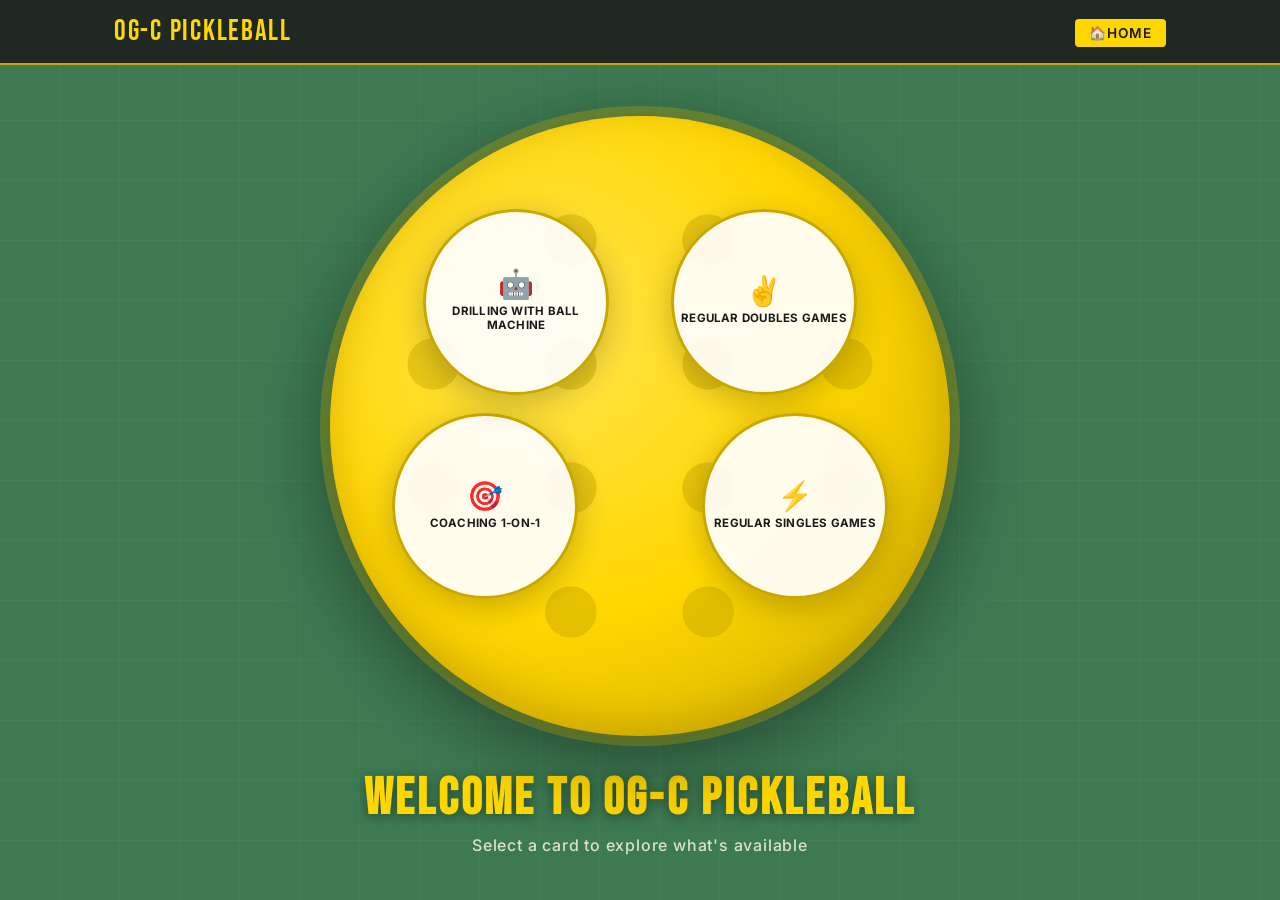
==== index.html @ 3b5b1ae4 "Adding all files for the website." ====
<!DOCTYPE html>
<html lang="en">
<head>
  <meta charset="UTF-8" />
  <meta name="viewport" content="width=device-width, initial-scale=1.0"/>
  <title>OG-C Pickleball</title>
  <link rel="stylesheet" href="style.css" />
</head>
<body>

  <header class="site-header">
    <div class="header-inner">
      <span class="logo-text">OG-C Pickleball</span>
      <nav>
        <a href="index.html" class="nav-link active">🏠Home</a>
      </nav>
    </div>
  </header>

  <main class="hero">
    <!-- Rotating pickleball background -->
    <div class="ball-wrapper">
      <div class="pickleball-bg" id="ball">
        <!-- SVG pickleball texture -->
        <svg class="ball-svg" viewBox="0 0 600 600" xmlns="http://www.w3.org/2000/svg">
          <!-- Ball base is yellow via CSS -->
          <!-- Pickleball holes pattern -->
          <!-- Holes scattered across the ball -->
          <g fill="#c8a800" opacity="0.45">
            <!-- Row 1 -->
            <circle cx="233" cy="120" r="25"/>
            <circle cx="366" cy="120" r="25"/>

            <!-- Row 2 -->
            <circle cx="100" cy="240" r="25"/>
            <circle cx="233" cy="240" r="25"/>
            <circle cx="366" cy="240" r="25"/>
            <circle cx="500" cy="240" r="25"/>

            <!-- Row 3 -->
            <circle cx="100" cy="360" r="25"/>
            <circle cx="233" cy="360" r="25"/>
            <circle cx="366" cy="360" r="25"/>
            <circle cx="500" cy="360" r="25"/>

            <!-- Row 4 -->
            <circle cx="233" cy="480" r="25"/>
            <circle cx="366" cy="480" r="25"/>

          </g>
        </svg>
      </div>

      <!-- The 5 clickable card circles arranged within the ball -->
      <div class="cards-layer">

        <a href="coaching.html" class="card-circle card-1">
          <div class="card-inner">
            <div class="card-icon">🎯</div>
            <span class="card-label">Coaching 1-on-1</span>
          </div>
        </a>

        <a href="drilling.html" class="card-circle card-2">
          <div class="card-inner">
            <div class="card-icon">🤖</div>
            <span class="card-label">Drilling with Ball Machine</span>
          </div>
        </a>

        <a href="doubles.html" class="card-circle card-3">
          <div class="card-inner">
            <div class="card-icon">✌️</div>
            <span class="card-label">Regular Doubles Games</span>
          </div>
        </a>

        <a href="singles.html" class="card-circle card-4">
          <div class="card-inner">
            <div class="card-icon">⚡</div>
            <span class="card-label">Regular Singles Games</span>
          </div>
        </a>

        <a href="about.html" class="card-circle card-5">
          <div class="card-inner">
            <div class="card-icon">👤</div>
            <span class="card-label">About the OG-C</span>
          </div>
        </a>

      </div>
    </div>

    <div class="hero-tagline">
      <h1>Welcome to OG-C Pickleball</h1>
      <p>Select a card to explore what's available</p>
    </div>
  </main>

  <script src="main.js"></script>
</body>
</html>
---- style.css ----
/* =============================================
   OG-C PICKLEBALL — MAIN STYLESHEET
   ============================================= */

@import url('https://fonts.googleapis.com/css2?family=Bebas+Neue&family=Inter:wght@400;500;600;700&display=swap');

/* ---- RESET & BASE ---- */
*, *::before, *::after {
  box-sizing: border-box;
  margin: 0;
  padding: 0;
}

:root {
  --yellow: #FFD700;
  --yellow-dark: #C8A800;
  --yellow-deep: #A07800;
  --court-green: #3D7A52;
  --court-green-light: #4E9B68;
  --white: #FFFFFF;
  --off-white: #FFFDE7;
  --charcoal: #1A1A1A;
  --card-bg: rgba(255, 255, 255, 0.92);
  --card-shadow: 0 8px 32px rgba(0,0,0,0.22);
  --font-display: 'Bebas Neue', sans-serif;
  --font-body: 'Inter', sans-serif;
}

html, body {
  height: 100%;
  overflow-x: hidden;
  background: var(--court-green);
  color: var(--charcoal);
  font-family: var(--font-body);
}

/* ---- HEADER ---- */
.site-header {
  position: fixed;
  top: 0;
  left: 0;
  right: 0;
  z-index: 100;
  background: rgba(26, 26, 26, 0.85);
  backdrop-filter: blur(10px);
  border-bottom: 2px solid var(--yellow-dark);
}

.header-inner {
  max-width: 1100px;
  margin: 0 auto;
  padding: 14px 24px;
  display: flex;
  align-items: center;
  justify-content: space-between;
}

.logo-text {
  font-family: var(--font-display);
  font-size: 1.8rem;
  letter-spacing: 0.06em;
  color: var(--yellow);
}

.nav-link {
  font-family: var(--font-body);
  font-weight: 600;
  font-size: 0.85rem;
  letter-spacing: 0.08em;
  text-transform: uppercase;
  color: var(--white);
  text-decoration: none;
  padding: 6px 14px;
  border-radius: 4px;
  transition: background 0.2s;
}

.nav-link:hover, .nav-link.active {
  background: var(--yellow);
  color: var(--charcoal);
}

/* ---- HERO / MAIN ---- */
.hero {
  min-height: 100vh;
  display: flex;
  flex-direction: column;
  align-items: center;
  justify-content: center;
  padding-top: 70px;
  position: relative;
  overflow: hidden;
  /* Court texture subtle lines */
  background:
    repeating-linear-gradient(
      0deg,
      transparent,
      transparent 59px,
      rgba(255,255,255,0.06) 60px
    ),
    repeating-linear-gradient(
      90deg,
      transparent,
      transparent 59px,
      rgba(255,255,255,0.06) 60px
    ),
    var(--court-green);
}

/* ---- BALL WRAPPER ---- */
.ball-wrapper {
  position: relative;
  width: min(88vw, 620px);
  height: min(88vw, 620px);
}

/* ---- ROTATING PICKLEBALL ---- */
.pickleball-bg {
  position: absolute;
  inset: 0;
  border-radius: 50%;
  background: radial-gradient(circle at 35% 35%, #FFE44D, #FFD700 50%, #C8A800 100%);
  box-shadow:
    0 0 0 10px rgba(200, 168, 0, 0.3),
    0 20px 80px rgba(0,0,0,0.45),
    inset 0 -10px 40px rgba(160, 120, 0, 0.4);
  animation: spinBall 12s linear infinite;
  overflow: hidden;
}

.ball-svg {
  width: 100%;
  height: 100%;
}

@keyframes spinBall {
  from { transform: rotate(0deg); }
  to   { transform: rotate(360deg); }
}

/* ---- CARDS LAYER (does NOT rotate) ---- */
.cards-layer {
  position: absolute;
  inset: 0;
  border-radius: 50%;
  overflow: hidden;
}

/* ---- CARD CIRCLES ---- */
.card-circle {
  position: absolute;
  border-radius: 50%;
  background: var(--card-bg);
  border: 3px solid var(--yellow-dark);
  text-decoration: none;
  display: flex;
  align-items: center;
  justify-content: center;
  text-align: center;
  transition: transform 0.25s cubic-bezier(.34,1.56,.64,1), box-shadow 0.25s, background 0.2s;
  box-shadow: var(--card-shadow);
  cursor: pointer;
  /* size */
  width: 30%;
  height: 30%;
}

.card-circle:hover {
  transform: scale(1.1);
  background: var(--yellow);
  box-shadow: 0 12px 40px rgba(0,0,0,0.35);
  border-color: var(--charcoal);
  z-index: 10;
}

.card-inner {
  display: flex;
  flex-direction: column;
  align-items: center;
  gap: 5px;
  padding: 6px;
}

.card-icon {
  font-size: clamp(1.2rem, 3vw, 1.8rem);
  line-height: 1;
}

.card-label {
  font-family: var(--font-body);
  font-weight: 700;
  font-size: clamp(0.48rem, 1.4vw, 0.72rem);
  letter-spacing: 0.02em;
  line-height: 1.25;
  text-transform: uppercase;
  color: var(--charcoal);
}

.card-circle:hover .card-label {
  color: var(--charcoal);
}

/* ---- CARD POSITIONS (clock positions within ball) ---- */
/* card-1: Coaching 1-on-1 */
.card-1 {
  bottom: 22%;
  left: 10%;
  transform: translateX(-50%);
}
.card-1:hover { transform: translateX(-50%) scale(1.1); }

/* card-2: Drilling with ball machine */
.card-2 {
  top: 15%;
  left: 15%;
}

/* card-3: Regular doubles game*/
.card-3 {
  top: 15%;
  right: 15%;
}

/* card-4: Regular singles games */
.card-4 {
  bottom: 22%;
  right: 10%;
}

/* card-5: About the OG-C */
.card-5 {
  top: 70%;
  left: 37%;
  transform: translate(-50%, -50%);
  width: 26%;
  height: 26%;
  background: rgba(26,26,26,0.88);
  border-color: var(--yellow);
}
.card-5 .card-label { color: var(--yellow); }
.card-5 .card-icon  { font-size: clamp(1rem, 2.5vw, 1.5rem); }
.card-5:hover {
  transform: translate(-50%, -50%) scale(1.1);
  background: var(--yellow);
  border-color: var(--charcoal);
}
.card-5:hover .card-label { color: var(--charcoal); }

/* card-6: upper-left (~10 o'clock) */
.card-2-left {
  top: 24%;
  left: 5%;
}

/* ---- HERO TAGLINE ---- */
.hero-tagline {
  margin-top: 32px;
  text-align: center;
  color: var(--off-white);
}

.hero-tagline h1 {
  font-family: var(--font-display);
  font-size: clamp(2rem, 5vw, 3.2rem);
  letter-spacing: 0.06em;
  color: var(--yellow);
  text-shadow: 0 2px 12px rgba(0,0,0,0.4);
}

.hero-tagline p {
  font-size: 1rem;
  font-weight: 500;
  letter-spacing: 0.05em;
  opacity: 0.8;
  margin-top: 6px;
}

/* =============================================
   DETAIL PAGE STYLES
   ============================================= */

.detail-page {
  min-height: 100vh;
  background:
    repeating-linear-gradient(0deg, transparent, transparent 59px, rgba(255,255,255,0.06) 60px),
    repeating-linear-gradient(90deg, transparent, transparent 59px, rgba(255,255,255,0.06) 60px),
    var(--court-green);
  padding-top: 80px;
}

.detail-container {
  max-width: 800px;
  margin: 0 auto;
  padding: 40px 24px 80px;
}

.detail-back {
  display: inline-flex;
  align-items: center;
  gap: 8px;
  font-size: 0.85rem;
  font-weight: 600;
  letter-spacing: 0.06em;
  text-transform: uppercase;
  text-decoration: none;
  color: var(--yellow);
  margin-bottom: 32px;
  transition: opacity 0.2s;
}

.detail-back:hover { opacity: 0.7; }
.detail-back::before { content: '←'; font-size: 1.1rem; }

.detail-hero {
  background: var(--card-bg);
  border-radius: 20px;
  padding: 40px 48px;
  box-shadow: var(--card-shadow);
  border-top: 6px solid var(--yellow);
  margin-bottom: 28px;
}

.detail-icon {
  font-size: 3.5rem;
  margin-bottom: 12px;
}

.detail-title {
  font-family: var(--font-display);
  font-size: clamp(2rem, 6vw, 3rem);
  letter-spacing: 0.05em;
  color: var(--charcoal);
  line-height: 1.1;
  margin-bottom: 16px;
}

.detail-subtitle {
  font-size: 1.05rem;
  color: #555;
  line-height: 1.6;
  margin-bottom: 28px;
}

/* ---- EDITABLE FIELDS ---- */
.info-grid {
  display: grid;
  gap: 16px;
}

.info-card {
  background: var(--off-white);
  border-radius: 12px;
  padding: 20px 24px;
  border-left: 4px solid var(--yellow-dark);
}

.info-card-label {
  font-size: 0.72rem;
  font-weight: 700;
  letter-spacing: 0.1em;
  text-transform: uppercase;
  color: var(--yellow-deep);
  margin-bottom: 8px;
}

.info-card-value {
  font-size: 1rem;
  color: var(--charcoal);
  line-height: 1.6;
  min-height: 1.6em;
  /* Placeholder style — replace with your own content */
}

.info-card-value.placeholder {
  color: #aaa;
  font-style: italic;
}

/* ---- DETAIL SECTIONS ---- */
.detail-section {
  background: var(--card-bg);
  border-radius: 16px;
  padding: 32px 40px;
  box-shadow: 0 4px 20px rgba(0,0,0,0.12);
  margin-bottom: 20px;
}

.section-heading {
  font-family: var(--font-display);
  font-size: 1.5rem;
  letter-spacing: 0.05em;
  color: var(--charcoal);
  margin-bottom: 16px;
  padding-bottom: 10px;
  border-bottom: 2px solid var(--yellow-dark);
}

.section-text {
  font-size: 0.98rem;
  color: #444;
  line-height: 1.7;
}

.section-text.placeholder {
  color: #bbb;
  font-style: italic;
}

/* ---- CONTACT / CTA STRIP ---- */
.cta-strip {
  background: linear-gradient(135deg, #1A1A1A, #2d2d2d);
  border-radius: 16px;
  padding: 28px 36px;
  display: flex;
  align-items: center;
  justify-content: space-between;
  gap: 20px;
  flex-wrap: wrap;
}

.cta-strip-text {
  color: var(--white);
  font-size: 1rem;
  font-weight: 600;
}

.cta-strip-sub {
  color: rgba(255,255,255,0.6);
  font-size: 0.85rem;
  margin-top: 4px;
}

.cta-button {
  display: inline-block;
  background: var(--yellow);
  color: var(--charcoal);
  font-family: var(--font-body);
  font-weight: 700;
  font-size: 0.9rem;
  letter-spacing: 0.06em;
  text-transform: uppercase;
  text-decoration: none;
  padding: 12px 28px;
  border-radius: 8px;
  transition: background 0.2s, transform 0.15s;
  white-space: nowrap;
}

.cta-button:hover {
  background: var(--yellow-dark);
  transform: translateY(-1px);
}

/* ---- CAROUSEL ---- */
.carousel {
  position: relative;
  width: 100%;
  max-width: 600px;
  margin: 0 auto;
}

.carousel-container {
  position: relative;
  width: 100%;
  aspect-ratio: 3 / 2;
  border-radius: 12px;
  overflow: hidden;
  background: var(--off-white);
}

.carousel-image {
  position: absolute;
  width: 100%;
  height: 100%;
  object-fit: cover;
  opacity: 0;
  transition: opacity 0.4s ease-in-out;
}

.carousel-image.active {
  opacity: 1;
}

.carousel-btn {
  position: absolute;
  top: 50%;
  transform: translateY(-50%);
  background: rgba(26, 26, 26, 0.7);
  color: var(--yellow);
  border: none;
  width: 44px;
  height: 44px;
  border-radius: 50%;
  font-size: 1.4rem;
  cursor: pointer;
  display: flex;
  align-items: center;
  justify-content: center;
  transition: background 0.2s;
  z-index: 10;
}

.carousel-btn:hover {
  background: rgba(26, 26, 26, 0.9);
}

.carousel-prev {
  left: 12px;
}

.carousel-next {
  right: 12px;
}

.carousel-dots {
  display: flex;
  justify-content: center;
  gap: 8px;
  margin-top: 16px;
}

.dot {
  width: 10px;
  height: 10px;
  border-radius: 50%;
  background: rgba(26, 26, 26, 0.3);
  cursor: pointer;
  transition: background 0.3s, transform 0.2s;
}

.dot:hover {
  background: rgba(26, 26, 26, 0.6);
  transform: scale(1.2);
}

.dot.active {
  background: var(--yellow-dark);
  transform: scale(1.3);
}

/* ---- RESPONSIVE ---- */
@media (max-width: 600px) {
  .detail-hero { padding: 28px 24px; }
  .detail-section { padding: 24px 20px; }
  .cta-strip { flex-direction: column; align-items: flex-start; }
  .card-circle { width: 32%; height: 32%; }
}

@media (prefers-reduced-motion: reduce) {
  .pickleball-bg { animation: none; }
  .card-circle { transition: none; }
}
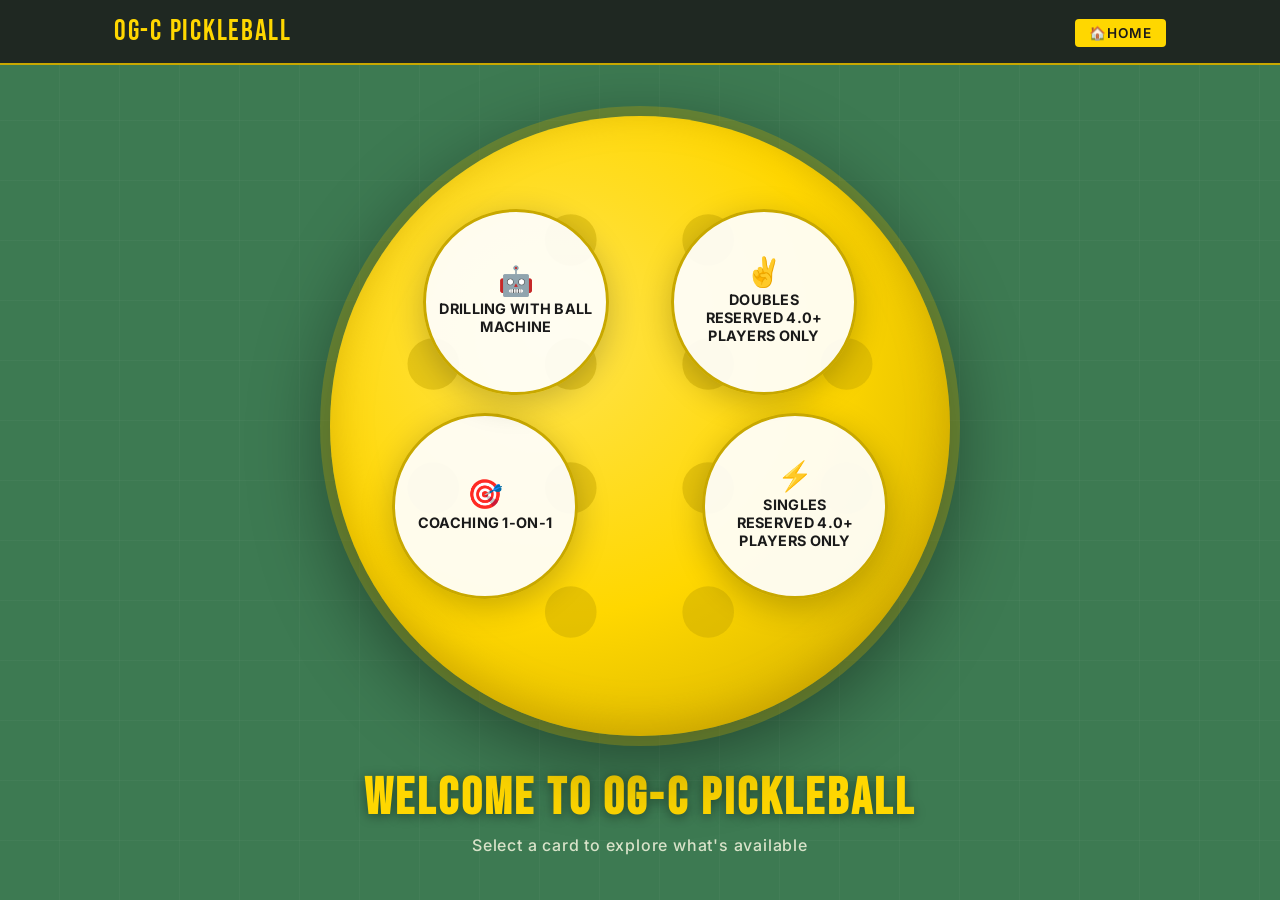
==== commit a9d55284: "Added google calendar reservation link" ====
--- a/index.html
+++ b/index.html
@@ -71,14 +71,18 @@
         <a href="doubles.html" class="card-circle card-3">
           <div class="card-inner">
             <div class="card-icon">✌️</div>
-            <span class="card-label">Regular Doubles Games</span>
+            <span class="card-label">Doubles <br>
+              Reserved 4.0+ Players Only
+            </span>
           </div>
         </a>
 
         <a href="singles.html" class="card-circle card-4">
           <div class="card-inner">
             <div class="card-icon">⚡</div>
-            <span class="card-label">Regular Singles Games</span>
+            <span class="card-label">Singles <br>
+              Reserved 4.0+ Players Only
+            </span>
           </div>
         </a>
 
--- a/style.css
+++ b/style.css
@@ -189,7 +189,7 @@
 .card-label {
   font-family: var(--font-body);
   font-weight: 700;
-  font-size: clamp(0.48rem, 1.4vw, 0.72rem);
+  font-size: clamp(.9rem, 1.4vw, 0.72rem);
   letter-spacing: 0.02em;
   line-height: 1.25;
   text-transform: uppercase;
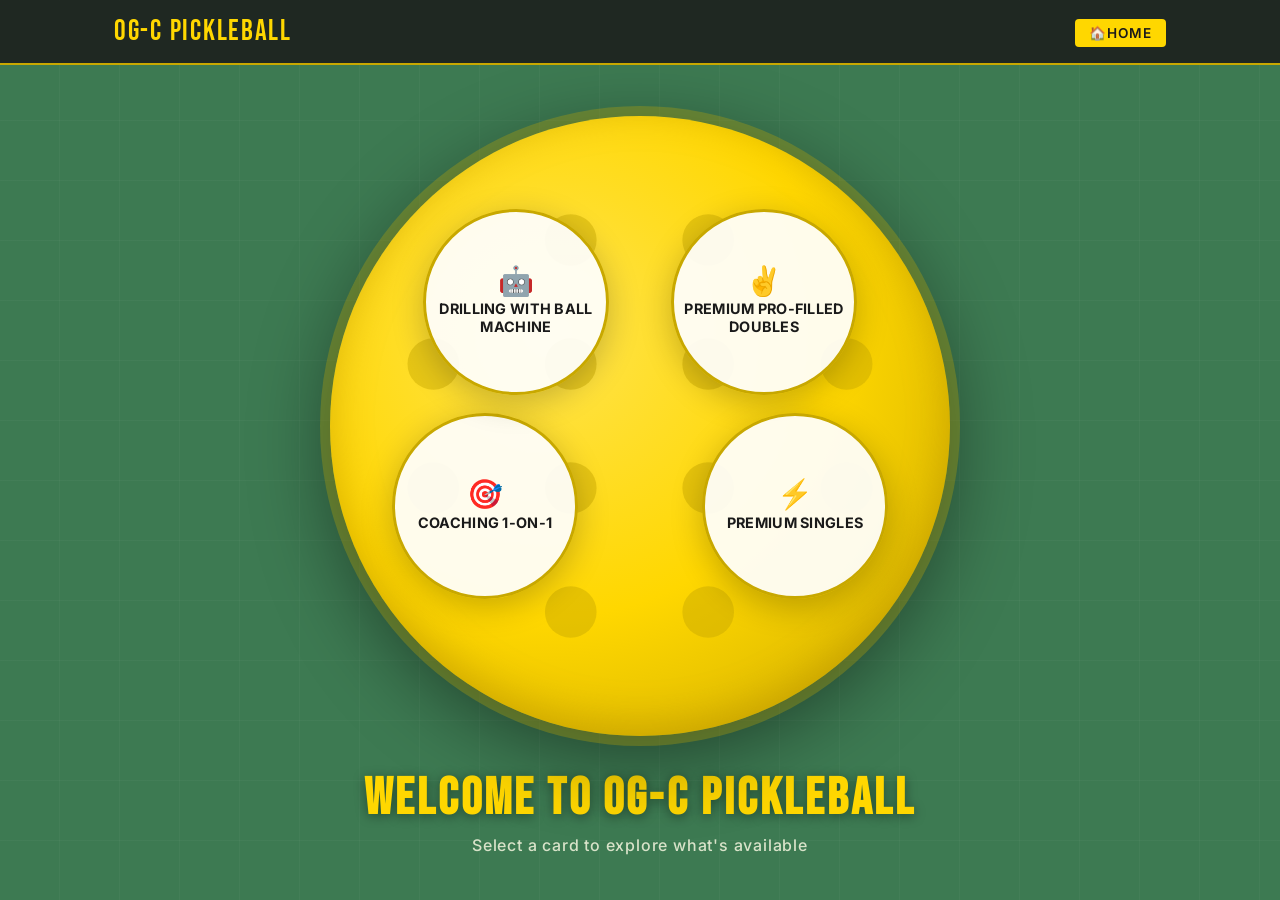
==== commit 6b0ffd09: "Added target blanks" ====
--- a/index.html
+++ b/index.html
@@ -71,8 +71,8 @@
         <a href="doubles.html" class="card-circle card-3">
           <div class="card-inner">
             <div class="card-icon">✌️</div>
-            <span class="card-label">Doubles <br>
-              Reserved 4.0+ Players Only
+            <span class="card-label">Premium Pro-Filled Doubles<br>
+
             </span>
           </div>
         </a>
@@ -80,8 +80,8 @@
         <a href="singles.html" class="card-circle card-4">
           <div class="card-inner">
             <div class="card-icon">⚡</div>
-            <span class="card-label">Singles <br>
-              Reserved 4.0+ Players Only
+            <span class="card-label">Premium Singles<br>
+              
             </span>
           </div>
         </a>
